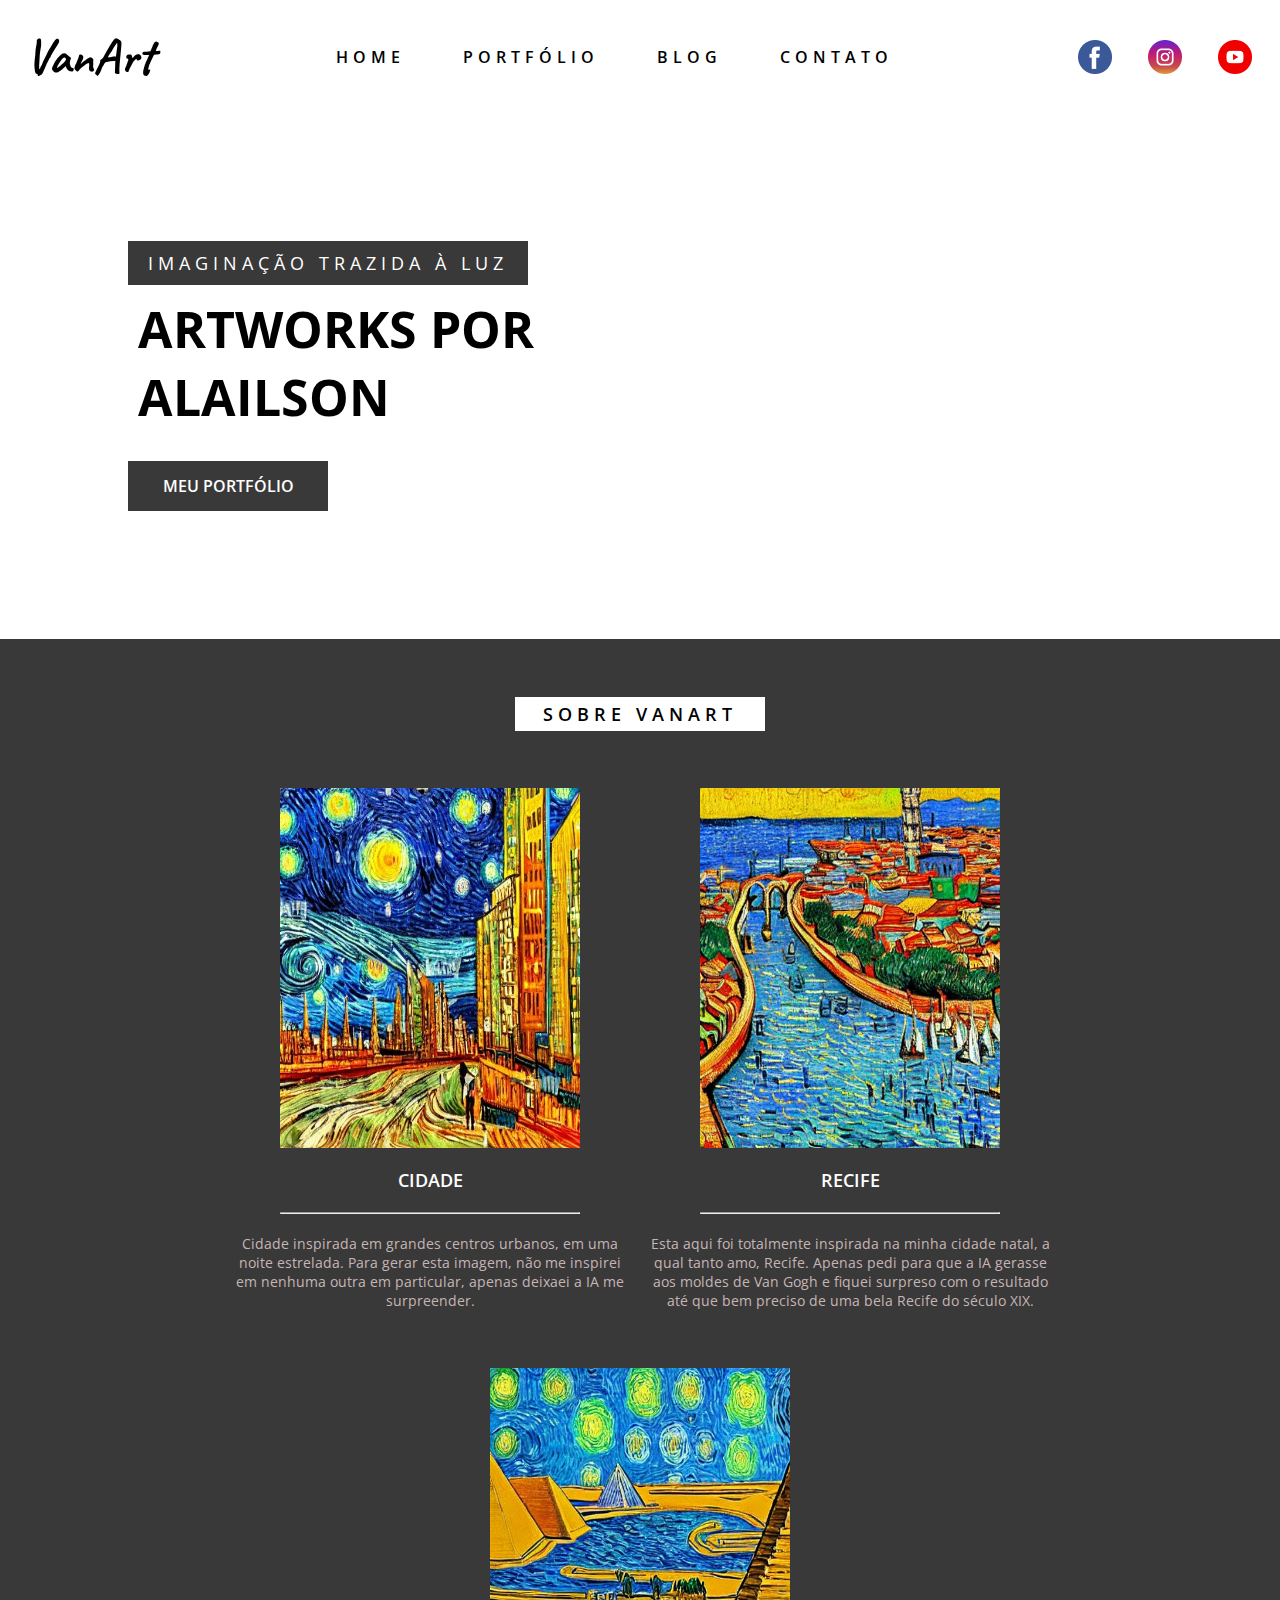
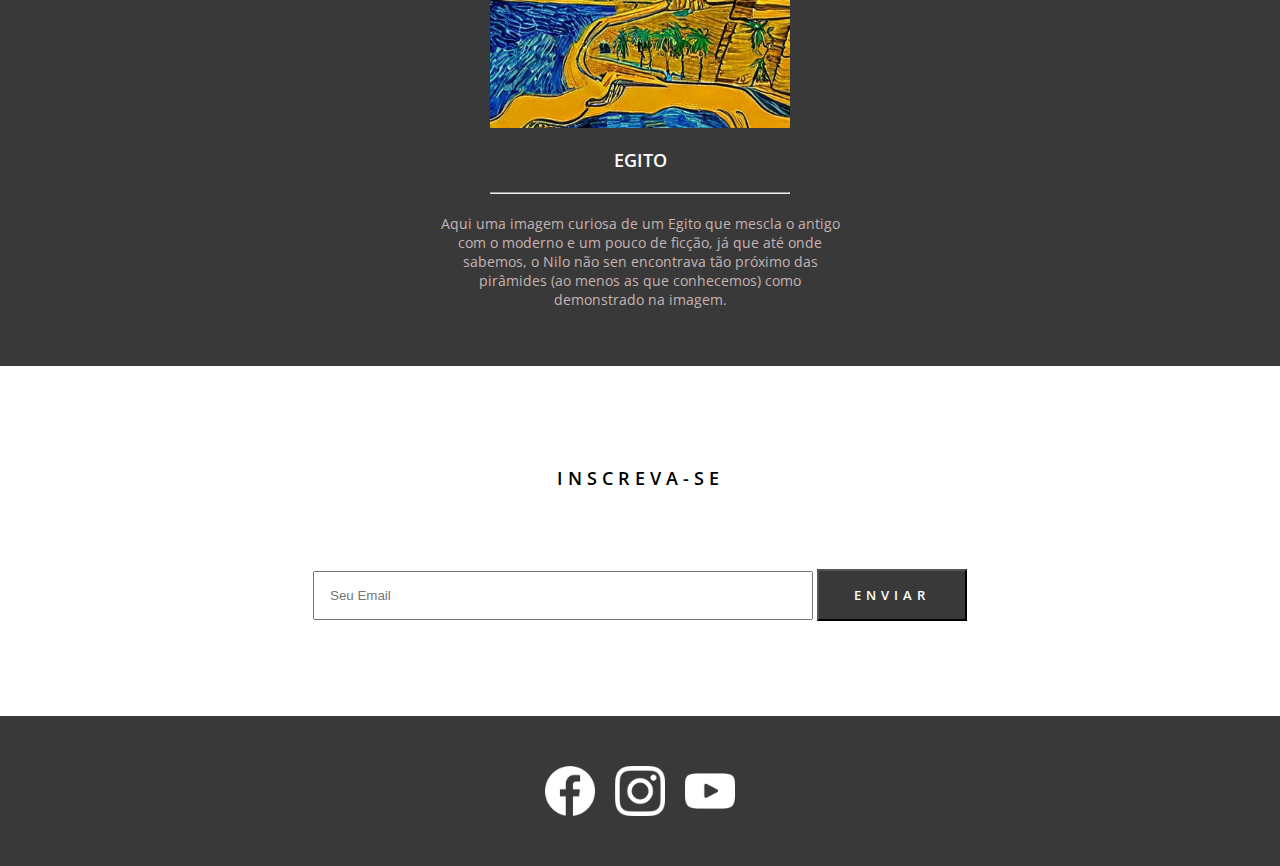
==== index.html @ c5365e9b "Home" ====
<!DOCTYPE html>
<html lang="en">
  <head>
    <meta charset="UTF-8" />
    <meta http-equiv="X-UA-Compatible" content="IE=edge" />
    <meta name="viewport" content="width=device-width, initial-scale=1.0" />
    <title>Van Gogh</title>
    <link rel="stylesheet" href="style.css" />
  </head>
  <body>
    <div class="conteiner">
      <header class="header">
        <h1 class="title">VanArt</h1>
        <nav class="menu">
          <p class="link">HOME</p>
          <p class="link">PORTFÓLIO</p>
          <p class="link">BLOG</p>
          <p class="link">CONTATO</p>
        </nav>
        <div class="social-top">
          <img
            src="./img/facebook-color.png"
            alt="social-top-face-img"
            class="social-top-img"
          />
          <img
            src="./img/instagram-color.png"
            alt="social-top-insta-img"
            class="social-top-img"
          />
          <img
            src="./img/youtube-color.png"
            alt="social-top-youtube-img"
            class="social-top-img"
          />
        </div>
      </header>
      <section class="main-content">
        <div class="welcome">
          <p class="welcome-text-paragraph">IMAGINAÇÃO TRAZIDA À LUZ</p>
          <h1 class="welcome-text-title">ARTWORKS POR ALAILSON</h1>
          <button class="welcome-text-btn">MEU PORTFÓLIO</button>
        </div>
      </section>

      <div class="sub-section">
        <p class="sub-section-title">SOBRE VANART</p>
        <div class="cards">
          <div class="card">
            <img src="./img/cidade.jfif" alt="" class="card-img" />
            <p class="card-title">CIDADE</p>
            <hr />
            <p class="card-text">
              Cidade inspirada em grandes centros urbanos, em uma noite
              estrelada. Para gerar esta imagem, não me inspirei em nenhuma
              outra em particular, apenas deixaei a IA me surpreender.
            </p>
          </div>
          <div class="card">
            <img src="./img/recife.jfif" alt="" class="card-img" />
            <p class="card-title">RECIFE</p>
            <hr />
            <p class="card-text">
              Esta aqui foi totalmente inspirada na minha cidade natal, a qual
              tanto amo, Recife. Apenas pedi para que a IA gerasse aos moldes de
              Van Gogh e fiquei surpreso com o resultado até que bem preciso de
              uma bela Recife do século XIX.
            </p>
          </div>
          <div class="card">
            <img src="./img/egypt.jfif" alt="" class="card-img" />
            <p class="card-title">EGITO</p>
            <hr />
            <p class="card-text">
              Aqui uma imagem curiosa de um Egito que mescla o antigo com o
              moderno e um pouco de ficção, já que até onde sabemos, o Nilo não
              sen encontrava tão próximo das pirâmides (ao menos as que
              conhecemos) como demonstrado na imagem.
            </p>
          </div>
        </div>
      </div>
      <div class="subscription">
        <p class="subscribe">INSCREVA-SE</p>
        <p class="subscribe-text">
          Seja o primeiro a receber as novidades como exposições, workshops e
          lançamentos!
        </p>

        <form action="">
          <input
            type="email"
            id="email"
            placeholder="Seu Email"
            class="input-email"
          />
          <button class="subscription-btn">ENVIAR</button>
        </form>
      </div>
      <footer class="footer">
        <div class="social-bottom">
          <img
            src="./img/facebook-white.png"
            alt="social-bottom-img"
            class="social-bottom-img"
          />
          <img
            src="./img/instagram-white.png"
            alt="social-bottom-img"
            class="social-bottom-img"
          />
          <img
            src="./img/youtube-white.png"
            alt="social-bottom-img"
            class="social-bottom-img"
          />
        </div>
      </footer>
    </div>
  </body>
</html>
---- style.css ----
@import url("https://fonts.googleapis.com/css2?family=Caveat:wght@500;700&family=Open+Sans:wght@400;600&display=swap");
* {
  margin: 0;
  padding: 0;
  box-sizing: border-box;
}

.conteiner {
  min-height: 100vh;
  display: flex;
  flex-direction: column;
}

.header {
  padding: 25px;
  display: flex;
  justify-content: space-between;
  align-items: center;
  flex-wrap: wrap;
}

.title {
  font-family: "caveat";
  font-weight: 700;
  font-size: 50px;
}

.menu {
  display: flex;
  column-gap: 50px;
  font-family: "open sans";
  font-weight: 600;
  letter-spacing: 5px;
  flex-wrap: wrap;
}

.link {
  border: 4px solid transparent;
  cursor: pointer;
  transition: 0.4s;
}

.link:hover {
  border-bottom: 3px solid black;
}

.social-top {
  display: flex;
  column-gap: 30px;
}

.social-top-img {
  width: 40px;
  border: 3px solid transparent;
  border-radius: 10px;
  cursor: pointer;
  transition: 0.4s;
}

.social-top-img:hover {
  border: 5px solid black;
}

.main-content {
  flex: 1 0 400px;
}

.welcome {
  padding: 10%;
  height: 100%;
  background-image: url("./img/bg.jfif");
  background-size: cover;
  display: flex;
  flex-direction: column;
}

.welcome-text-paragraph {
  padding: 10px;
  background-color: rgb(58, 57, 57);
  width: 400px;
  color: white;
  font-family: "open sans";
  font-size: 18px;
  letter-spacing: 5px;
  text-align: center;
}

.welcome-text-btn {
  margin-top: 20px;
  width: 200px;
  height: 50px;
  background-color: rgb(58, 57, 57);
  color: white;
  border-style: none;
  font-size: 16px;
  font-family: "open sans";
  font-weight: 600;
  cursor: pointer;
}

.welcome-text-btn:hover {
  background-color: rgb(106, 104, 104);
}

.welcome-text-title {
  padding: 10px;
  width: 450px;
  background-color: white;
  font-family: "open sans";
  font-size: 50px;
}

.sub-section {
  display: flex;
  flex-direction: column;
  align-items: center;
  padding: 0 5% 0 5%;
  background-color: rgb(58, 57, 57);
}

.sub-section-title {
  text-align: center;
  background-color: white;
  margin: 5% 0 5% 0;
  width: 250px;
  padding: 5px;
  font-family: "open sans";
  font-size: 18px;
  font-weight: 600;
  letter-spacing: 5px;
}

.cards {
  display: flex;
  justify-content: center;
  flex-wrap: wrap;
  column-gap: 20px;
}

.card {
  width: 400px;
  text-align: center;
  display: flex;
  flex-direction: column;
  align-items: center;
  margin-bottom: 5%;
}

.card-title {
  font-size: 18px;
  font-weight: 600;
  padding: 5% 0 5% 0;
  color: rgb(255, 255, 255);
  font-family: "open sans";
}

hr {
  width: 300px;
  margin-bottom: 5%;
}

.card-text {
  font-size: 14px;
  color: rgb(197, 181, 181);
  font-family: "open sans";
}

.card-img {
  width: 300px;
  height: 360px;
}

.subscription {
  background-image: url("./img/bg-bottom.jfif");
  background-size: cover;
  background-repeat: no-repeat;
  display: flex;
  flex-direction: column;
  justify-content: center;
  align-items: center;
  row-gap: 20px;
  height: 350px;
}

.subscribe {
  text-align: center;
  background-color: white;
  width: 250px;
  padding: 5px;
  font-family: "open sans";
  font-size: 18px;
  font-weight: 600;
  letter-spacing: 5px;
}

.subscribe-text {
  font-size: 25px;
  color: rgb(255, 255, 255);
  font-family: "open sans";
}

.input-email {
  width: 500px;
  padding: 15px;
}

.subscription-btn {
  width: 150px;
  padding: 15px;
  background-color: rgb(58, 57, 57);
  color: white;
  font-family: "open sans";
  font-weight: 600;
  letter-spacing: 5px;
}

.footer {
  background-color: rgb(58, 57, 57);
  display: flex;
  flex-direction: column;
  padding: 50px;
  align-items: center;
}

.social-bottom {
  display: flex;
  column-gap: 20px;
}

.social-bottom-img {
  width: 50px;
}
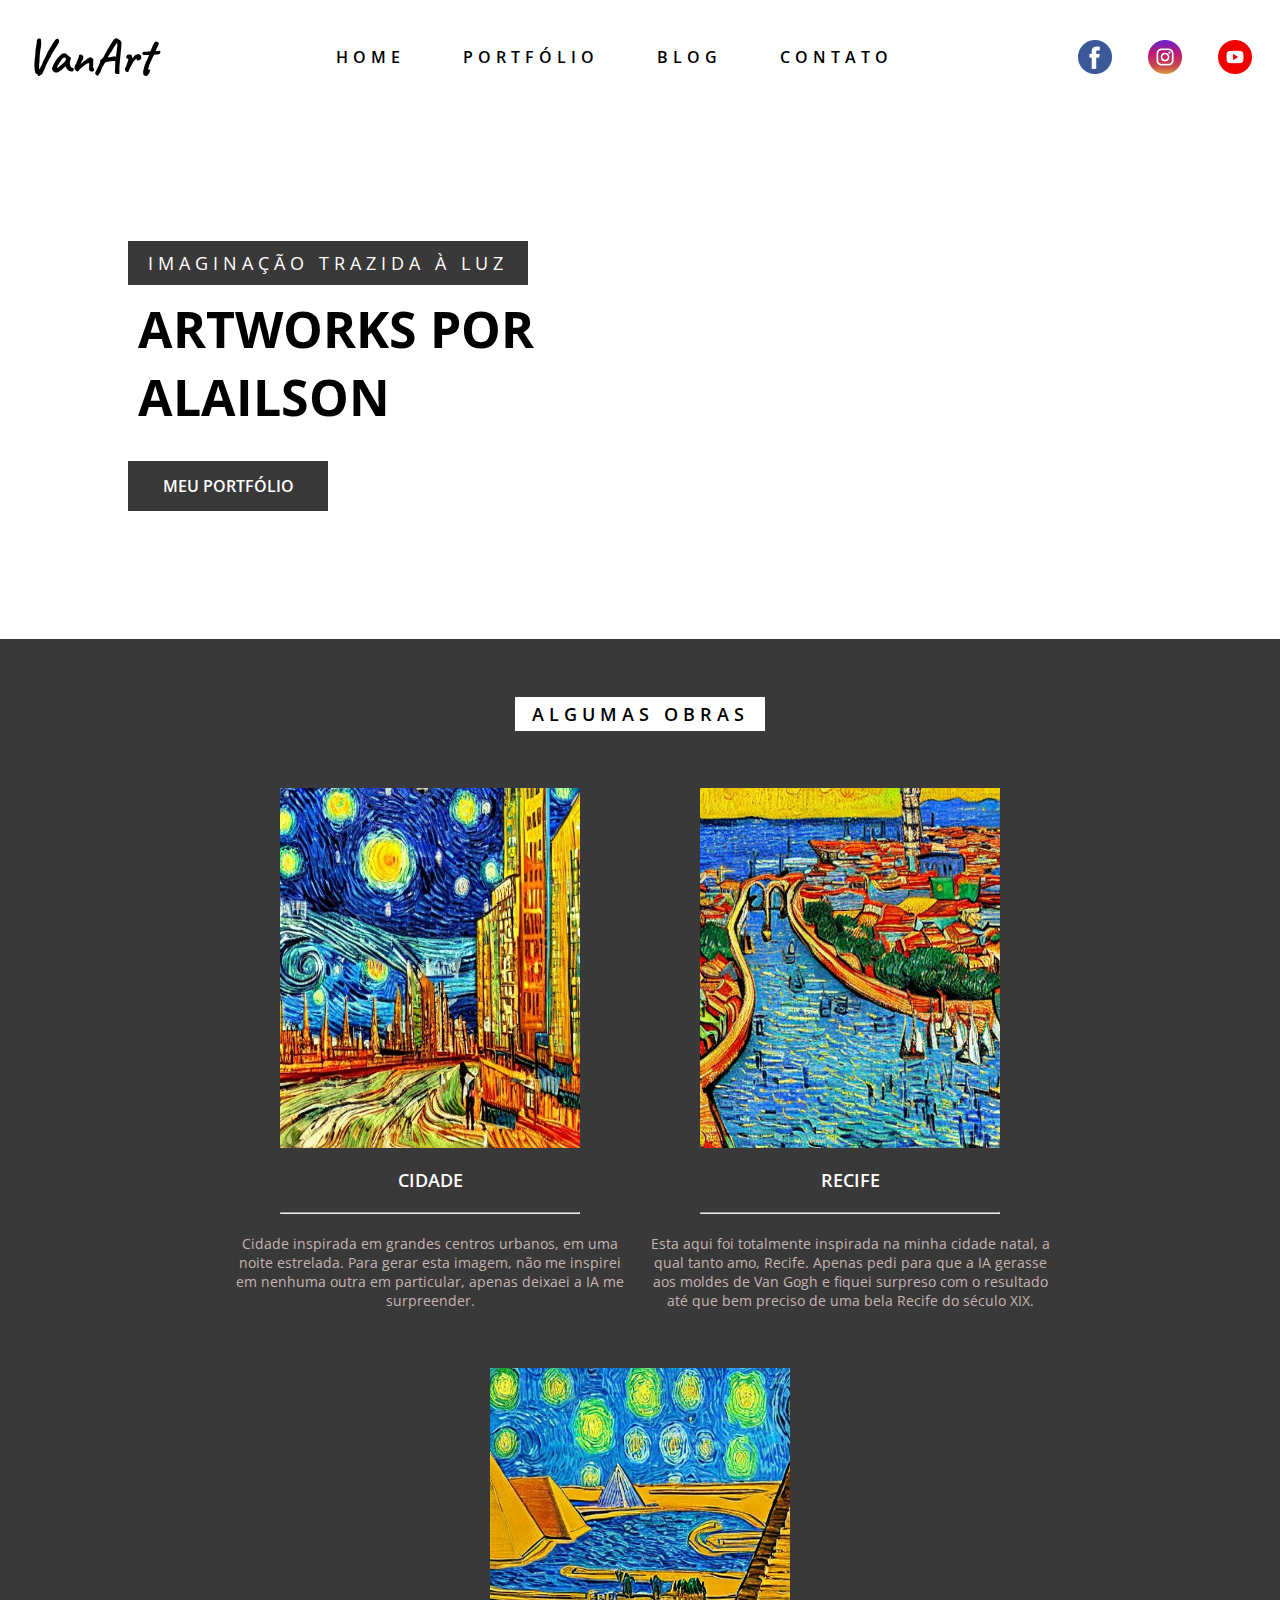
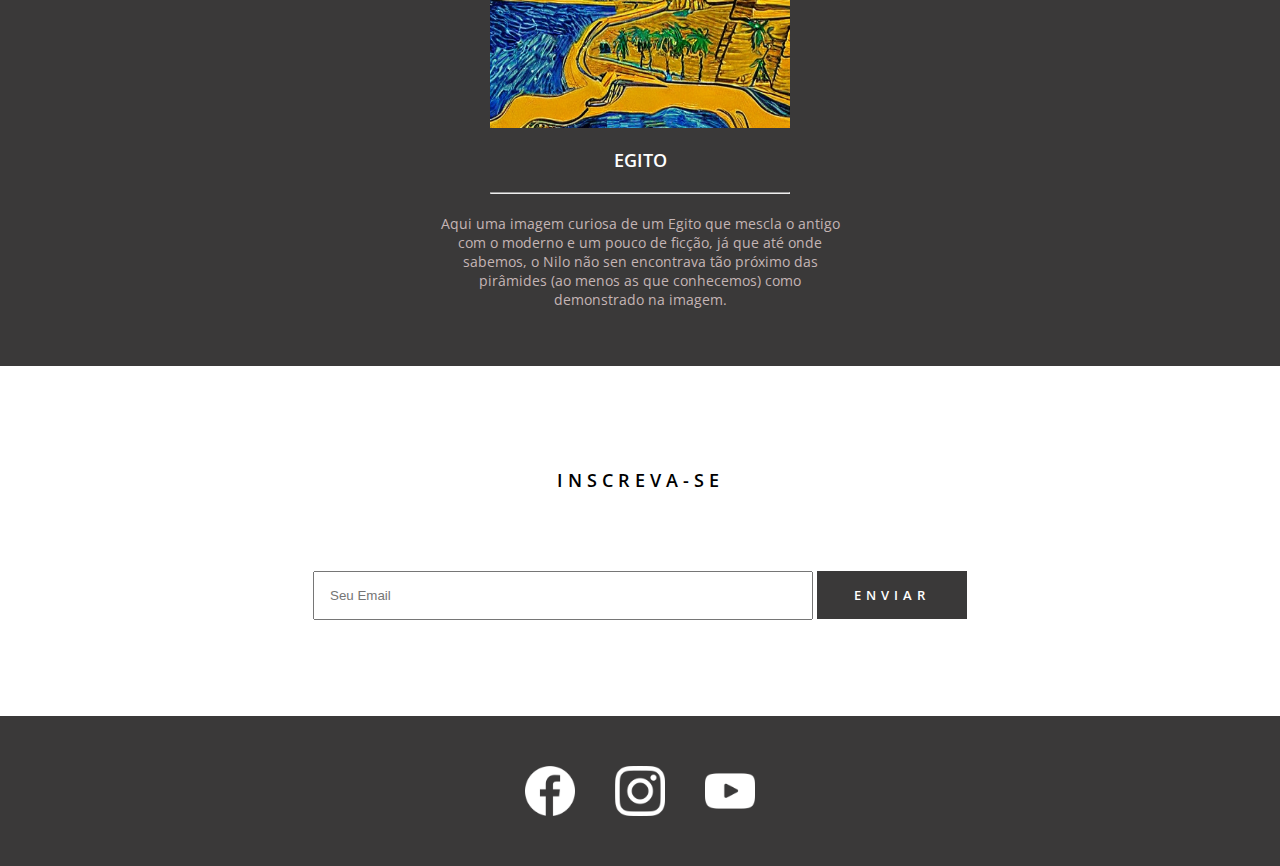
==== commit 764a7438: "Add more pages and style." ====
--- a/index.html
+++ b/index.html
@@ -12,10 +12,10 @@
       <header class="header">
         <h1 class="title">VanArt</h1>
         <nav class="menu">
-          <p class="link">HOME</p>
-          <p class="link">PORTFÓLIO</p>
+          <a href="./index.html"> <p class="link">HOME</p></a>
+          <a href="./portfolio.html"> <p class="link">PORTFÓLIO</p></a>
           <p class="link">BLOG</p>
-          <p class="link">CONTATO</p>
+          <a href="./contact.html"> <p class="link">CONTATO</p></a>
         </nav>
         <div class="social-top">
           <img
@@ -39,12 +39,14 @@
         <div class="welcome">
           <p class="welcome-text-paragraph">IMAGINAÇÃO TRAZIDA À LUZ</p>
           <h1 class="welcome-text-title">ARTWORKS POR ALAILSON</h1>
-          <button class="welcome-text-btn">MEU PORTFÓLIO</button>
+          <button class="welcome-text-btn">
+            <a href="./index.html">MEU PORTFÓLIO</a>
+          </button>
         </div>
       </section>
 
       <div class="sub-section">
-        <p class="sub-section-title">SOBRE VANART</p>
+        <p class="sub-section-title">ALGUMAS OBRAS</p>
         <div class="cards">
           <div class="card">
             <img src="./img/cidade.jfif" alt="" class="card-img" />
@@ -87,12 +89,13 @@
           lançamentos!
         </p>
 
-        <form action="">
+        <form action="" class="subscription-form">
           <input
             type="email"
             id="email"
             placeholder="Seu Email"
             class="input-email"
+            required
           />
           <button class="subscription-btn">ENVIAR</button>
         </form>
--- a/style.css
+++ b/style.css
@@ -9,6 +9,11 @@
   min-height: 100vh;
   display: flex;
   flex-direction: column;
+}
+
+a {
+  text-decoration: none;
+  color: inherit;
 }
 
 .header {
@@ -199,6 +204,11 @@
   font-family: "open sans";
 }
 
+.ubscription-form {
+  display: flex;
+  flex-wrap: wrap;
+}
+
 .input-email {
   width: 500px;
   padding: 15px;
@@ -212,6 +222,8 @@
   font-family: "open sans";
   font-weight: 600;
   letter-spacing: 5px;
+  border-style: none;
+  cursor: pointer;
 }
 
 .footer {
@@ -224,9 +236,295 @@
 
 .social-bottom {
   display: flex;
-  column-gap: 20px;
+  column-gap: 40px;
 }
 
 .social-bottom-img {
   width: 50px;
-}
+  cursor: pointer;
+}
+
+.portfolio {
+  flex: 1 0 400px;
+  display: flex;
+  flex-direction: column;
+  align-items: center;
+}
+
+.portfolio-title {
+  padding-top: 5%;
+  font-family: "open sans";
+  font-weight: 600;
+  font-size: 30px;
+}
+
+.portfolio-line {
+  margin: 5%;
+  width: 200px;
+}
+
+.portfolio-text {
+  text-align: center;
+  width: 800px;
+  font-family: "open sans";
+}
+
+.portfolio-contact-btn {
+  margin: 3%;
+  padding: 10px;
+  width: 130px;
+  font-family: "open sans";
+  background-color: rgb(58, 57, 57);
+  color: white;
+  border-style: none;
+  cursor: pointer;
+}
+
+.portfolio-subtitle {
+  border: 1px solid;
+  margin: 5%;
+  padding: 10px 20px 10px 20px;
+  background-color: black;
+  color: white;
+  font-family: "open sans";
+  letter-spacing: 5px;
+}
+
+.picture {
+  display: grid;
+  grid-template-columns: 1fr;
+  row-gap: 15px;
+  margin-bottom: 5%;
+}
+
+.portfolio-img {
+  width: 550px;
+  height: 400px;
+}
+
+.contact {
+  flex: 1 0 400px;
+  display: flex;
+  flex-direction: column;
+  align-items: center;
+}
+
+.contact-title {
+  margin: 5%;
+  padding: 10px 20px 10px 20px;
+  background-color: black;
+  color: white;
+  font-family: "open sans";
+  letter-spacing: 5px;
+}
+
+.contact-subtitle {
+  font-family: "open sans";
+  font-size: 18px;
+  font-weight: 600;
+}
+
+.contact-line {
+  margin: 1%;
+  width: 500px;
+}
+
+.contact-form {
+  display: flex;
+  flex-direction: column;
+  row-gap: 10px;
+  align-items: center;
+}
+
+.contact-form-width {
+  width: 500px;
+  height: 50px;
+  padding: 5px;
+  background-color: rgba(205, 205, 230, 0.371);
+  font-size: 14px;
+  border-style: none;
+}
+
+.contact-form-textarea-width {
+  width: 500px;
+  padding: 5px;
+  background-color: rgba(205, 205, 230, 0.371);
+  font-size: 14px;
+  border-style: none;
+}
+
+.contact-btn {
+  margin: 5%;
+  padding: 10px;
+  width: 130px;
+  font-family: "open sans";
+  background-color: rgb(58, 57, 57);
+  color: white;
+  border-style: none;
+  cursor: pointer;
+}
+
+@media (max-width: 515px) {
+  .menu {
+    display: flex;
+    column-gap: 50px;
+    font-family: "open sans";
+    font-weight: 600;
+    letter-spacing: 5px;
+    flex-wrap: wrap;
+    justify-content: center;
+  }
+  .header {
+    padding: 25px;
+    display: flex;
+    justify-content: center;
+    align-items: center;
+    flex-wrap: wrap;
+  }
+  .welcome-text-title {
+    padding: 10px;
+    width: 300px;
+    background-color: white;
+    font-family: "open sans";
+    font-size: 25px;
+  }
+  .welcome-text-paragraph {
+    padding: 10px;
+    background-color: rgb(58, 57, 57);
+    width: 200px;
+    color: white;
+    font-family: "open sans";
+    font-size: 14px;
+    letter-spacing: 5px;
+    text-align: center;
+  }
+  .subscribe-text {
+    font-size: 20px;
+    color: rgb(255, 255, 255);
+    font-family: "open sans";
+    text-align: center;
+  }
+  .input-email {
+    width: 200px;
+    padding: 15px;
+  }
+}
+@media (max-width: 390px) {
+  .menu {
+    display: flex;
+    column-gap: 50px;
+    font-family: "open sans";
+    font-weight: 600;
+    letter-spacing: 5px;
+    flex-wrap: wrap;
+    justify-content: center;
+  }
+  .header {
+    padding: 25px;
+    display: flex;
+    justify-content: center;
+    align-items: center;
+    flex-wrap: wrap;
+  }
+  .card {
+    width: 250px;
+    text-align: center;
+    display: flex;
+    flex-direction: column;
+    align-items: center;
+    margin-bottom: 5%;
+  }
+  .subscription-form {
+    display: flex;
+    flex-direction: column;
+    row-gap: 10px;
+    align-items: center;
+  }
+}
+@media (max-width: 330px) {
+  .welcome-text-title {
+    padding: 10px;
+    width: 250px;
+    background-color: white;
+    font-family: "open sans";
+    font-size: 25px;
+  }
+  .welcome-text-paragraph {
+    padding: 10px;
+    background-color: rgb(58, 57, 57);
+    width: 200px;
+    color: white;
+    font-family: "open sans";
+    font-size: 14px;
+    letter-spacing: 5px;
+    text-align: center;
+  }
+  .card-img {
+    width: 250px;
+    height: 340px;
+  }
+}
+
+@media (max-width: 750px) {
+  .portfolio-img {
+    width: 350px;
+    height: 250px;
+  }
+
+  .portfolio-subtitle {
+    font-size: 14px;
+    padding: 3px;
+  }
+
+  .portfolio-text {
+    width: 300px;
+  }
+}
+
+@media (max-width: 390px) {
+  .portfolio-title {
+    text-align: center;
+  }
+
+  .portfolio-text {
+    width: 250px;
+  }
+
+  .portfolio-img {
+    width: 250px;
+    height: 200px;
+  }
+
+  .social-bottom {
+    display: flex;
+    column-gap: 20px;
+  }
+}
+
+@media (max-width: 545px) {
+  .contact-title {
+    font-size: 14px;
+    padding: 3%;
+  }
+
+  .contact-form-width {
+    width: 250px;
+    height: 50px;
+    padding: 5px;
+    background-color: rgba(205, 205, 230, 0.371);
+    font-size: 14px;
+    border-style: none;
+  }
+
+  .contact-line {
+    width: 250px;
+  }
+
+  .contact-form-textarea-width {
+    width: 250px;
+    padding: 5px;
+    background-color: rgba(205, 205, 230, 0.371);
+    font-size: 14px;
+    border-style: none;
+  }
+}
